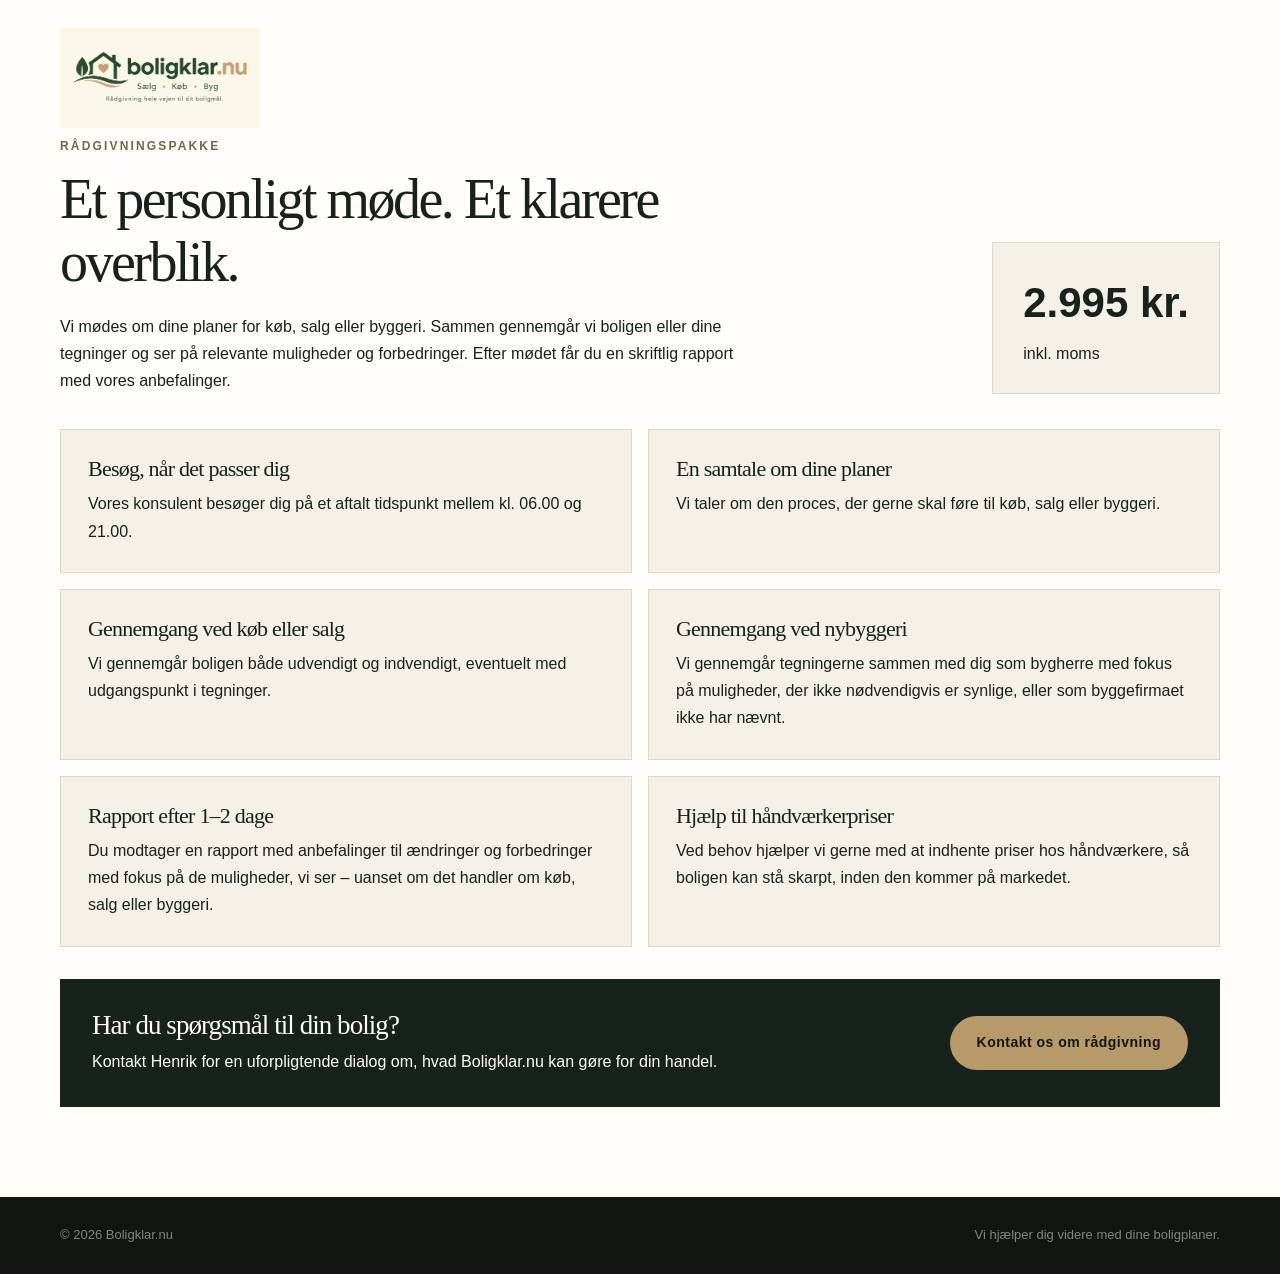
==== raadgivning.html @ c5b144ad "Add raadgivning.html for personal advisory package This file contains the HTML structure for the per" ====
<!DOCTYPE html>
<html lang="da">

<head>
  <meta charset="UTF-8">
  <meta name="viewport" content="width=device-width, initial-scale=1.0">
  <meta name="theme-color" content="#17221c">

  <meta name="description"
        content="Læs om Boligklar.nu's personlige rådgivningspakke ved boligkøb, boligsalg og nybyggeri. Pris 2.995 kr. inkl. moms.">

  <title>Personlig boligrådgivning | Boligklar.nu</title>

  <link rel="icon" type="image/png" href="/favicon.ico">
  <link rel="stylesheet" href="/css/style.css">

  <style>

    .bk-detail {
      background: #fffdf8;
      padding: 78px 0 90px;
      color: #17221c;
    }

    .bk-detail .bk-back {
      display: inline-block;
      margin-bottom: 32px;
      color: #243229;
      text-underline-offset: 4px;
    }

    .bk-detail-header {
      display: flex;
      align-items: end;
      justify-content: space-between;
      gap: 30px;
      margin-bottom: 35px;
    }

    .bk-detail-header > div:first-child {
      max-width: 690px;
    }

    .bk-detail-header h1 {
      font-size: clamp(35px, 5vw, 56px);
      line-height: 1.13;
      margin: 12px 0 18px;
    }

    .bk-detail-header p {
      line-height: 1.7;
    }

    .bk-detail-price {
      flex: 0 0 auto;
      padding: 26px 30px;
      border: 1px solid #ded7ca;
      background: #f4f0e7;
    }

    .bk-detail-price strong {
      display: block;
      font-size: clamp(30px, 4vw, 42px);
      white-space: nowrap;
    }

    .bk-detail-price span {
      display: block;
      margin-top: 5px;
    }

    .bk-detail-grid {
      display: grid;
      grid-template-columns: repeat(2, minmax(0, 1fr));
      gap: 16px;
      margin-bottom: 32px;
    }

    .bk-detail-item {
      padding: 27px;
      background: #f4f0e7;
      border: 1px solid #ded7ca;
    }

    .bk-detail-item h2 {
      font-size: 22px;
      margin: 0 0 10px;
    }

    .bk-detail-item p {
      margin: 0;
      line-height: 1.7;
    }

    .bk-detail-cta {
      background: #17221c;
      color: #fffdf8;
      padding: 32px;
      display: flex;
      justify-content: space-between;
      align-items: center;
      gap: 25px;
    }

    .bk-detail-cta h2 {
      color: #fffdf8;
      margin: 0 0 10px;
      font-size: 27px;
    }

    .bk-detail-cta p {
      margin: 0;
      line-height: 1.6;
    }

    .bk-detail-cta .button {
      flex-shrink: 0;
    }

    @media (max-width: 760px) {

      .bk-detail {
        padding: 48px 0 60px;
      }

      .bk-detail-header {
        display: block;
      }

      .bk-detail-price {
        margin-top: 24px;
        width: fit-content;
      }

      .bk-detail-grid {
        grid-template-columns: 1fr;
      }

      .bk-detail-cta {
        display: block;
      }

      .bk-detail-cta .button {
        display: inline-block;
        margin-top: 22px;
      }
    }

  </style>
</head>

<body>

  <!-- HEADER -->

  <header>
    <div class="container nav">

      <a href="index.html" class="nav-img">
        <img src="images/Logo.png" alt="Boligklar.nu">
      </a>

      <a class="nav-link" href="index.html#kontakt">
        Kontakt os
      </a>

    </div>
  </header>

  <main>

    <section class="bk-detail">
      <div class="container">

        <a class="bk-back" href="index.html">
          ← Tilbage til forsiden
        </a>

        <!-- INTRODUKTION OG PRIS -->

        <div class="bk-detail-header">

          <div>

            <p class="section-label">
              Rådgivningspakke
            </p>

            <h1>
              Et personligt møde.
              Et klarere overblik.
            </h1>

            <p>
              Vi mødes om dine planer for køb, salg eller byggeri.

              Sammen gennemgår vi boligen eller dine tegninger
              og ser på relevante muligheder og forbedringer.

              Efter mødet får du en skriftlig rapport
              med vores anbefalinger.
            </p>

          </div>

          <div class="bk-detail-price"
               aria-label="Pris 2.995 kroner inklusive moms">

            <strong>2.995 kr.</strong>
            <span>inkl. moms</span>

          </div>

        </div>

        <!-- RÅDGIVNINGSPAKKENS SEKS PUNKTER -->

        <div class="bk-detail-grid">

          <article class="bk-detail-item">

            <h2>Besøg, når det passer dig</h2>

            <p>
              Vores konsulent besøger dig på et aftalt tidspunkt
              mellem kl. 06.00 og 21.00.
            </p>

          </article>

          <article class="bk-detail-item">

            <h2>En samtale om dine planer</h2>

            <p>
              Vi taler om den proces, der gerne skal føre til
              køb, salg eller byggeri.
            </p>

          </article>

          <article class="bk-detail-item">

            <h2>Gennemgang ved køb eller salg</h2>

            <p>
              Vi gennemgår boligen både udvendigt og indvendigt,
              eventuelt med udgangspunkt i tegninger.
            </p>

          </article>

          <article class="bk-detail-item">

            <h2>Gennemgang ved nybyggeri</h2>

            <p>
              Vi gennemgår tegningerne sammen med dig som bygherre
              med fokus på muligheder, der ikke nødvendigvis er synlige,
              eller som byggefirmaet ikke har nævnt.
            </p>

          </article>

          <article class="bk-detail-item">

            <h2>Rapport efter 1–2 dage</h2>

            <p>
              Du modtager en rapport med anbefalinger
              til ændringer og forbedringer med fokus
              på de muligheder, vi ser –
              uanset om det handler om køb, salg eller byggeri.
            </p>

          </article>

          <article class="bk-detail-item">

            <h2>Hjælp til håndværkerpriser</h2>

            <p>
              Ved behov hjælper vi gerne med at indhente priser
              hos håndværkere, så boligen kan stå skarpt,
              inden den kommer på markedet.
            </p>

          </article>

        </div>

        <!-- KONTAKT -->

        <div class="bk-detail-cta">

          <div>

            <h2>Har du spørgsmål til din bolig?</h2>

            <p>
              Kontakt Henrik for en uforpligtende dialog om,
              hvad Boligklar.nu kan gøre for din handel.
            </p>

          </div>

          <a class="button button-primary"
             href="mailto:info@boligklar.nu?subject=Foresp%C3%B8rgsel%20om%20boligr%C3%A5dgivning">

            Kontakt os om rådgivning

          </a>

        </div>

      </div>
    </section>

  </main>

  <!-- FOOTER -->

  <footer>
    <div class="container footer-row">

      <span>
        © <span id="year"></span> Boligklar.nu
      </span>

      <span>
        Vi hjælper dig videre med dine boligplaner.
      </span>

    </div>
  </footer>

  <script>
    document.getElementById('year').textContent =
      new Date().getFullYear();
  </script>

</body>
</html>
---- css/style.css ----
:root {
  --green: #17221c;
  --green-soft: #243229;
  --cream: #f4f0e7;
  --sand: #d9cdbb;
  --gold: #b89a6a;
  --ink: #19201c;
  --white: #fffdf8;
}

* {
  box-sizing: border-box;
  margin: 0;
  padding: 0;
}

html {
  scroll-behavior: smooth;
}

body {
  font-family: Inter, ui-sans-serif, -apple-system, BlinkMacSystemFont, "Segoe UI", Arial, sans-serif;
  color: var(--ink);
  background: var(--cream);
  line-height: 1.6;
  -webkit-font-smoothing: antialiased;
}

a { color: inherit; }

.container {
  width: min(1160px, calc(100% - 40px));
  margin-inline: auto;
}

header {
  position: absolute;
  z-index: 10;
  inset: 0 0 auto 0;
  padding: 28px 0;
  color: var(--white);
}

.nav {
  display: flex;
  align-items: center;
  justify-content: space-between;
  height: 100px;
  gap: 20px;
}

.nav-img { height: 100%; }
.nav-img img { width: auto; height: 100%; }

.brand {
  text-decoration: none;
  font-size: 20px;
  font-weight: 750;
  letter-spacing: .02em;
}

.brand span { color: var(--gold); }

.nav-link {
  text-decoration: none;
  font-size: 14px;
  font-weight: 650;
  letter-spacing: .04em;
  padding-bottom: 3px;
  border-bottom: 1px solid rgba(255,255,255,.5);
}

.hero {
  min-height: 100svh;
  color: var(--white);
  background:
    linear-gradient(90deg, rgba(17,26,21,.94) 0%, rgba(23,34,28,.82) 48%, rgba(23,34,28,.28) 100%),
    url("../images/boligklar-hero.jpg") center/cover no-repeat;
  display: grid;
  place-items: center;
  position: relative;
  overflow: hidden;
  padding: 140px 0 90px;
}

.hero::before,
.hero::after {
  content: "";
  position: absolute;
  border: 1px solid rgba(255,255,255,.08);
  border-radius: 50%;
}

.hero::before {
  width: 520px;
  height: 520px;
  right: -180px;
  top: 90px;
}

.hero::after {
  width: 280px;
  height: 280px;
  right: 70px;
  top: 210px;
}

.hero-grid {
  display: grid;
  grid-template-columns: 1.15fr .85fr;
  gap: 90px;
  align-items: center;
  position: relative;
  z-index: 1;
}

.kicker {
  color: var(--gold);
  text-transform: uppercase;
  letter-spacing: .23em;
  font-size: 12px;
  font-weight: 750;
  margin-bottom: 24px;
}

h1 {
  font-family: Georgia, "Times New Roman", serif;
  font-weight: 400;
  font-size: clamp(58px, 8vw, 112px);
  line-height: .9;
  letter-spacing: -.045em;
  max-width: 830px;
}

h1 span {
  display: block;
  color: var(--sand);
  font-size: .52em;
  margin-top: 22px;
  letter-spacing: -.025em;
}

.lead {
  max-width: 610px;
  margin: 34px 0 38px;
  color: rgba(255,255,255,.76);
  font-size: clamp(17px, 2vw, 20px);
}

.actions {
  display: flex;
  flex-wrap: wrap;
  gap: 14px;
}

.button {
  display: inline-flex;
  align-items: center;
  justify-content: center;
  min-height: 54px;
  padding: 0 27px;
  text-decoration: none;
  border-radius: 999px;
  font-size: 14px;
  font-weight: 750;
  letter-spacing: .035em;
  transition: transform .2s ease, background .2s ease;
}

.button:hover { transform: translateY(-2px); }

.button-primary {
  background: var(--gold);
  color: #101611;
}

.button-secondary {
  border: 1px solid rgba(255,255,255,.35);
  color: var(--white);
}

.hero-card {
  min-height: 430px;
  border-radius: 180px 180px 22px 22px;
  border: 1px solid rgba(255,255,255,.17);
  background:
    linear-gradient(145deg, rgba(255,255,255,.11), rgba(255,255,255,.02)),
    repeating-linear-gradient(90deg, transparent 0 42px, rgba(255,255,255,.035) 42px 43px);
  display: grid;
  place-items: center;
  padding: 55px 40px;
  text-align: center;
  box-shadow: 0 30px 80px rgba(0,0,0,.18);
}

.house-mark {
  width: 120px;
  height: 120px;
  position: relative;
  margin: 0 auto 32px;
}

.house-mark::before {
  content: "";
  position: absolute;
  width: 74px;
  height: 74px;
  border: 2px solid var(--gold);
  transform: rotate(45deg);
  left: 22px;
  top: 22px;
}

.house-mark::after {
  content: "";
  position: absolute;
  width: 48px;
  height: 61px;
  background: var(--green-soft);
  border: 2px solid var(--gold);
  border-top: 0;
  left: 35px;
  bottom: 1px;
}

.hero-card strong {
  display: block;
  font-family: Georgia, "Times New Roman", serif;
  font-size: 29px;
  font-weight: 400;
  margin-bottom: 13px;
}

.hero-card p {
  color: rgba(255,255,255,.65);
  max-width: 260px;
}

.promise {
  background: var(--white);
  padding: 110px 0;
}

.section-grid {
  display: grid;
  grid-template-columns: .7fr 1.3fr;
  gap: 100px;
  align-items: start;
}

.section-label {
  color: #75664d;
  text-transform: uppercase;
  letter-spacing: .18em;
  font-size: 12px;
  font-weight: 800;
}

h2 {
  font-family: Georgia, "Times New Roman", serif;
  font-size: clamp(38px, 5vw, 68px);
  font-weight: 400;
  line-height: 1.06;
  letter-spacing: -.035em;
  margin-bottom: 30px;
}

.body-copy {
  font-size: 19px;
  color: #59615c;
  max-width: 705px;
}

.principles {
  display: grid;
  grid-template-columns: repeat(3, 1fr);
  gap: 1px;
  margin-top: 65px;
  background: #ded7ca;
  border: 1px solid #ded7ca;
}

.principle {
  background: var(--white);
  padding: 38px 32px;
  min-height: 220px;
}

.principle .number {
  color: var(--gold);
  font-size: 13px;
  font-weight: 800;
}

.principle h3 {
  font-size: 20px;
  margin: 38px 0 12px;
}

.principle p {
  color: #68716b;
  font-size: 15px;
}

.showcase {
  background: var(--cream);
  padding: 110px 0;
}

.showcase-head {
  max-width: 760px;
  margin-bottom: 48px;
}

.showcase-grid {
  display: grid;
  grid-template-columns: 1.35fr .65fr;
  gap: 18px;
}

.showcase-grid img {
  width: 100%;
  height: 100%;
  min-height: 270px;
  object-fit: cover;
  display: block;
}

.showcase-main { min-height: 560px; }

.showcase-side {
  display: grid;
  gap: 18px;
}

.downloads {
  background: var(--white);
  padding: 105px 0;
}

.download-grid {
  display: grid;
  grid-template-columns: repeat(2, 1fr);
  gap: 18px;
  margin-top: 42px;
}

.download-card {
  border: 1px solid #ded7ca;
  padding: 38px;
  text-decoration: none;
  background: var(--white);
  transition: .2s;
}

.download-card:hover {
  transform: translateY(-3px);
  border-color: var(--gold);
}

.download-card small {
  color: #75664d;
  text-transform: uppercase;
  letter-spacing: .15em;
}

.download-card h3 {
  margin: 18px 0 10px;
  font-family: Georgia, serif;
  font-size: 28px;
  font-weight: 400;
}

.download-card span { color: #68716b; }

.contact {
  background: var(--sand);
  padding: 105px 0;
}

.contact-box {
  background: var(--green);
  color: var(--white);
  border-radius: 4px;
  padding: clamp(38px, 8vw, 92px);
  display: grid;
  grid-template-columns: 1.2fr .8fr;
  gap: 60px;
  align-items: end;
  position: relative;
  overflow: hidden;
}

.contact-box::after {
  content: "";
  position: absolute;
  width: 330px;
  height: 330px;
  border: 1px solid rgba(255,255,255,.08);
  border-radius: 50%;
  right: -90px;
  top: -140px;
}

.contact h2 {
  margin: 15px 0 20px;
  max-width: 650px;
}

.contact-copy {
  color: rgba(255,255,255,.68);
  max-width: 590px;
  font-size: 18px;
}

.contact-card {
  position: relative;
  z-index: 1;
  padding: 30px;
  border-left: 1px solid rgba(255,255,255,.18);
}

.contact-card small {
  display: block;
  color: var(--gold);
  text-transform: uppercase;
  letter-spacing: .14em;
  margin-bottom: 13px;
}

.email {
  font-family: Georgia, "Times New Roman", serif;
  font-size: clamp(24px, 3vw, 36px);
  text-decoration: none;
  overflow-wrap: anywhere;
}

footer {
  background: #101611;
  color: rgba(255,255,255,.48);
  padding: 28px 0;
  font-size: 13px;
}

.footer-row {
  display: flex;
  justify-content: space-between;
  gap: 20px;
  flex-wrap: wrap;
}

@media (max-width: 850px) {
  .hero-grid,
  .section-grid,
  .contact-box {
    grid-template-columns: 1fr;
  }

  .hero-grid { gap: 55px; }

  .hero-card {
    min-height: 330px;
    max-width: 490px;
    width: 100%;
    margin: auto;
  }

  .section-grid { gap: 25px; }

  .principles,
  .download-grid {
    grid-template-columns: 1fr;
  }

  .showcase-grid { grid-template-columns: 1fr; }
  .showcase-main { min-height: 360px; }
  .showcase-side { grid-template-columns: 1fr 1fr; }
  .principle { min-height: auto; }

  .contact-card {
    border-left: 0;
    border-top: 1px solid rgba(255,255,255,.18);
    padding: 28px 0 0;
  }
}

@media (max-width: 520px) {
  .container {
    width: min(100% - 28px, 1160px);
  }

  header { padding-top: 21px; }
  .nav-link { display: none; }
  .hero { padding-top: 112px; }
  .actions { flex-direction: column; }
  .button { width: 100%; }

  .promise,
  .showcase,
  .downloads,
  .contact {
    padding: 75px 0;
  }

  .showcase-side { grid-template-columns: 1fr; }
}

/* Tilpasninger til de nye rådgivningssektioner */

body .bk-services {
  background: var(--cream);
}

body .bk-services-intro {
  max-width: 760px;
}

body .bk-services-intro .section-label,
body .bk-package-heading .section-label {
  margin-bottom: 18px;
}

body .bk-services-intro h2,
body .bk-package-heading h2 {
  margin-bottom: 22px;
}

body .bk-services-intro > p:last-child,
body .bk-package-heading > div:first-child > p:last-child {
  font-size: 18px;
  color: #59615c;
}

body .bk-service {
  background: var(--white);
  border-color: #ded7ca;
}

body .bk-service .number {
  color: var(--gold);
  font-size: 13px;
  font-weight: 800;
}

body .bk-service h3,
body .bk-inclusion h3 {
  color: var(--green);
}

body .bk-service p,
body .bk-inclusion p {
  color: #59615c;
}

body .bk-package {
  background: var(--sand);
}

body .bk-price {
  background: var(--green);
  color: var(--white);
  border-color: var(--green);
  border-radius: 4px;
}

body .bk-price strong {
  font-family: Georgia, "Times New Roman", serif;
  font-weight: 400;
  color: var(--white);
}

body .bk-price span { color: var(--sand); }

body .bk-inclusion {
  background: var(--white);
  border-color: #ded7ca;
}

body .bk-package .button-primary {
  background: var(--green);
  color: var(--white);
}

body .bk-package .button-primary:hover {
  background: var(--green-soft);
}

@media (max-width: 850px) {
  .hero h1 {
    font-size: clamp(48px, 9vw, 78px);
  }

  body .bk-package-heading {
    align-items: start;
  }
}

@media (max-width: 520px) {
  .hero h1 {
    font-size: clamp(42px, 12vw, 58px);
    overflow-wrap: break-word;
  }

  .hero h1 span {
    margin-top: 14px;
  }

  body .bk-services-intro > p:last-child,
  body .bk-package-heading > div:first-child > p:last-child {
    font-size: 16px;
  }

  body .bk-price {
    min-width: 0;
    width: 100%;
  }

  body .bk-inclusion {
    padding: 22px;
  }
}
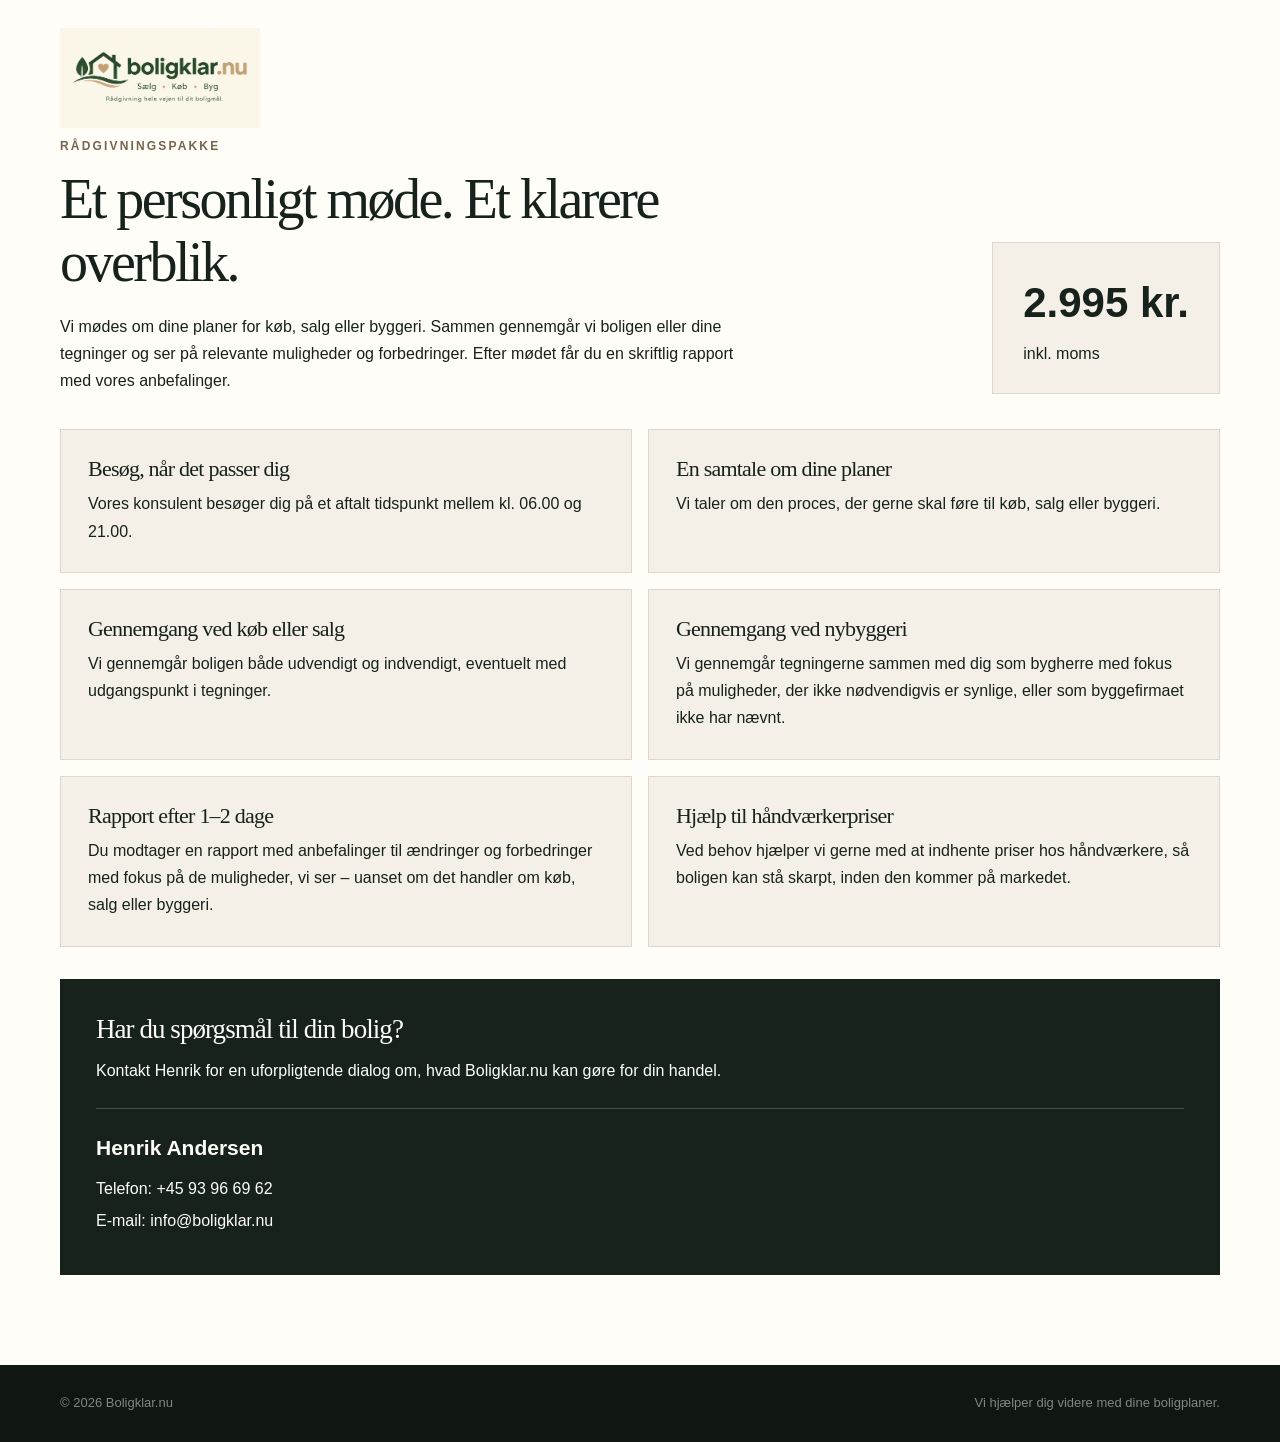
==== commit d600b4d6: "Update contact section styles and content" ====
--- a/raadgivning.html
+++ b/raadgivning.html
@@ -93,30 +93,54 @@
       line-height: 1.7;
     }
 
+    /* KONTAKTSEKTION */
+
     .bk-detail-cta {
       background: #17221c;
       color: #fffdf8;
-      padding: 32px;
-      display: flex;
-      justify-content: space-between;
-      align-items: center;
-      gap: 25px;
+      padding: 36px;
     }
 
     .bk-detail-cta h2 {
       color: #fffdf8;
-      margin: 0 0 10px;
+      margin: 0 0 14px;
       font-size: 27px;
     }
 
     .bk-detail-cta p {
       margin: 0;
-      line-height: 1.6;
-    }
-
-    .bk-detail-cta .button {
-      flex-shrink: 0;
-    }
+      line-height: 1.7;
+    }
+
+    .bk-detail-contact {
+      margin-top: 24px;
+      padding-top: 22px;
+      border-top: 1px solid rgba(255, 255, 255, .20);
+    }
+
+    .bk-detail-contact strong {
+      display: block;
+      font-size: 21px;
+      margin-bottom: 10px;
+      color: #fffdf8;
+    }
+
+    .bk-detail-contact p {
+      margin-bottom: 5px;
+    }
+
+    .bk-detail-contact a {
+      color: #fffdf8;
+      text-decoration: none;
+      overflow-wrap: anywhere;
+    }
+
+    .bk-detail-contact a:hover {
+      text-decoration: underline;
+      text-underline-offset: 4px;
+    }
+
+    /* MOBILVERSION */
 
     @media (max-width: 760px) {
 
@@ -138,13 +162,9 @@
       }
 
       .bk-detail-cta {
-        display: block;
-      }
-
-      .bk-detail-cta .button {
-        display: inline-block;
-        margin-top: 22px;
-      }
+        padding: 26px;
+      }
+
     }
 
   </style>
@@ -290,27 +310,36 @@
 
         </div>
 
-        <!-- KONTAKT -->
+        <!-- KONTAKTSEKTION UDEN EKSTRA KNAP -->
 
         <div class="bk-detail-cta">
 
-          <div>
-
-            <h2>Har du spørgsmål til din bolig?</h2>
-
-            <p>
-              Kontakt Henrik for en uforpligtende dialog om,
-              hvad Boligklar.nu kan gøre for din handel.
+          <h2>Har du spørgsmål til din bolig?</h2>
+
+          <p>
+            Kontakt Henrik for en uforpligtende dialog om,
+            hvad Boligklar.nu kan gøre for din handel.
+          </p>
+
+          <div class="bk-detail-contact">
+
+            <strong>Henrik Andersen</strong>
+
+            <p>
+              Telefon:
+              <a href="tel:+4593966962">
+                +45 93 96 69 62
+              </a>
+            </p>
+
+            <p>
+              E-mail:
+              <a href="mailto:info@boligklar.nu">
+                info@boligklar.nu
+              </a>
             </p>
 
           </div>
-
-          <a class="button button-primary"
-             href="mailto:info@boligklar.nu?subject=Foresp%C3%B8rgsel%20om%20boligr%C3%A5dgivning">
-
-            Kontakt os om rådgivning
-
-          </a>
 
         </div>
 
--- a/css/style.css
+++ b/css/style.css
@@ -620,3 +620,119 @@
     padding: 22px;
   }
 }
+
+
+/* =========================================
+   BOLIGKLAR.NU – RETTET MOBILVERSION
+   ========================================= */
+
+@media (max-width: 850px) {
+
+  /* Logo og header */
+
+  body:has(.hero) > header {
+    position: absolute;
+    inset: 0 0 auto 0;
+    padding: 24px 0 0;
+    z-index: 10;
+  }
+
+  body:has(.hero) .nav {
+    height: auto;
+    justify-content: center;
+    align-items: center;
+  }
+
+  body:has(.hero) .nav-img {
+    display: block;
+    width: 170px;
+    max-width: 65%;
+    height: auto;
+    margin: 0 auto;
+  }
+
+  body:has(.hero) .nav-img img {
+    display: block;
+    width: 100%;
+    height: auto;
+  }
+
+  body:has(.hero) .nav-link {
+    display: none;
+  }
+
+  /* Afstand mellem logo og overskrift */
+
+  body .hero {
+    padding-top: 150px;
+    padding-bottom: 65px;
+    min-height: auto;
+    align-items: start;
+  }
+
+  body .hero-grid {
+    grid-template-columns: 1fr;
+    gap: 45px;
+    align-items: start;
+  }
+
+  /* Overskrift */
+
+  body .hero h1 {
+    font-size: clamp(36px, 10vw, 54px);
+    line-height: 1.06;
+    letter-spacing: -.035em;
+    margin: 0;
+    overflow-wrap: normal;
+  }
+
+  body .hero h1 span {
+    font-size: .72em;
+    line-height: 1.15;
+    margin-top: 12px;
+    color: var(--sand);
+  }
+
+  /* Introduktionstekst */
+
+  body .hero .lead {
+    font-size: 17px;
+    line-height: 1.7;
+    margin: 26px 0 30px;
+  }
+
+  /* Knapper */
+
+  body .hero .actions {
+    display: flex;
+    flex-direction: column;
+    gap: 12px;
+  }
+
+  body .hero .actions .button {
+    width: 100%;
+    min-height: 54px;
+    text-align: center;
+  }
+
+}
+
+/* Ekstra tilpasning til mindre mobiltelefoner */
+
+@media (max-width: 520px) {
+
+  body .hero .container {
+    width: calc(100% - 36px);
+  }
+
+  body .hero h1 {
+    font-size: clamp(32px, 9.8vw, 46px);
+    line-height: 1.06;
+  }
+
+  body .hero-card {
+    min-height: 280px;
+    padding: 35px 24px;
+  }
+
+}
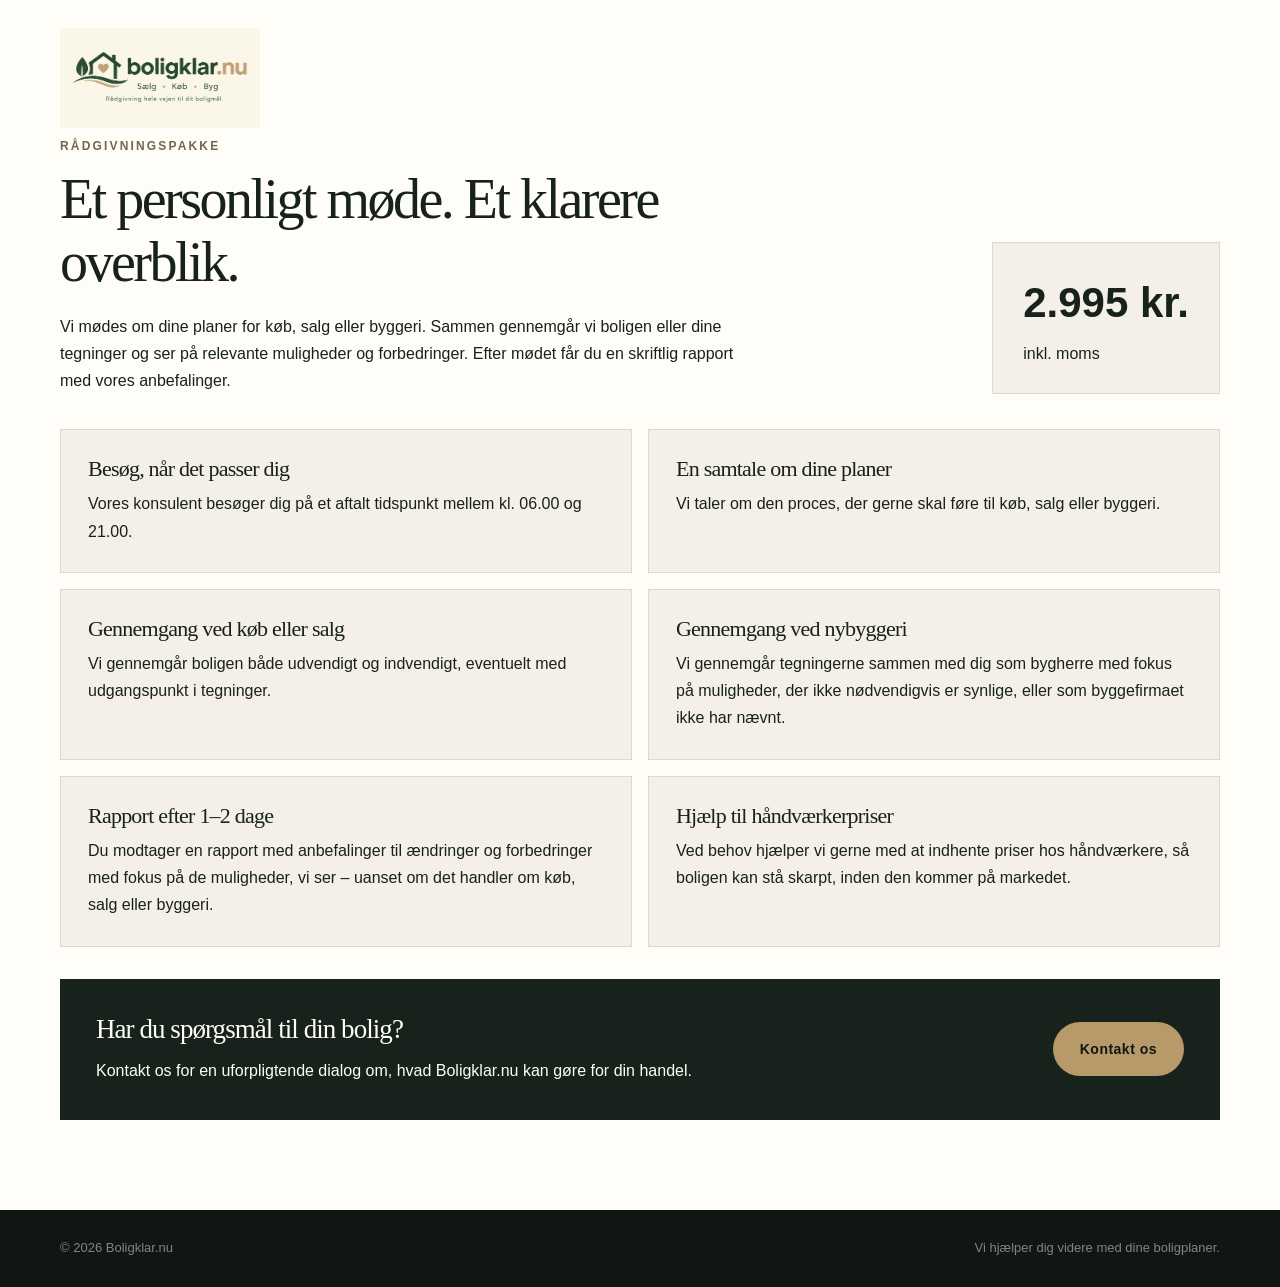
==== commit 22fd379b: "Refactor contact section and update styling" ====
--- a/raadgivning.html
+++ b/raadgivning.html
@@ -93,12 +93,16 @@
       line-height: 1.7;
     }
 
-    /* KONTAKTSEKTION */
+    /* KONTAKTFELT */
 
     .bk-detail-cta {
       background: #17221c;
       color: #fffdf8;
       padding: 36px;
+      display: flex;
+      justify-content: space-between;
+      align-items: center;
+      gap: 30px;
     }
 
     .bk-detail-cta h2 {
@@ -112,32 +116,8 @@
       line-height: 1.7;
     }
 
-    .bk-detail-contact {
-      margin-top: 24px;
-      padding-top: 22px;
-      border-top: 1px solid rgba(255, 255, 255, .20);
-    }
-
-    .bk-detail-contact strong {
-      display: block;
-      font-size: 21px;
-      margin-bottom: 10px;
-      color: #fffdf8;
-    }
-
-    .bk-detail-contact p {
-      margin-bottom: 5px;
-    }
-
-    .bk-detail-contact a {
-      color: #fffdf8;
-      text-decoration: none;
-      overflow-wrap: anywhere;
-    }
-
-    .bk-detail-contact a:hover {
-      text-decoration: underline;
-      text-underline-offset: 4px;
+    .bk-detail-cta .button {
+      flex-shrink: 0;
     }
 
     /* MOBILVERSION */
@@ -162,7 +142,15 @@
       }
 
       .bk-detail-cta {
+        display: block;
         padding: 26px;
+      }
+
+      .bk-detail-cta .button {
+        display: block;
+        width: 100%;
+        margin-top: 26px;
+        text-align: center;
       }
 
     }
@@ -310,36 +298,27 @@
 
         </div>
 
-        <!-- KONTAKTSEKTION UDEN EKSTRA KNAP -->
+        <!-- KONTAKTFELT MED LINK TIL FORSIDEN -->
 
         <div class="bk-detail-cta">
 
-          <h2>Har du spørgsmål til din bolig?</h2>
-
-          <p>
-            Kontakt Henrik for en uforpligtende dialog om,
-            hvad Boligklar.nu kan gøre for din handel.
-          </p>
-
-          <div class="bk-detail-contact">
-
-            <strong>Henrik Andersen</strong>
-
-            <p>
-              Telefon:
-              <a href="tel:+4593966962">
-                +45 93 96 69 62
-              </a>
-            </p>
-
-            <p>
-              E-mail:
-              <a href="mailto:info@boligklar.nu">
-                info@boligklar.nu
-              </a>
+          <div>
+
+            <h2>Har du spørgsmål til din bolig?</h2>
+
+            <p>
+              Kontakt os for en uforpligtende dialog om,
+              hvad Boligklar.nu kan gøre for din handel.
             </p>
 
           </div>
+
+          <a class="button button-primary"
+             href="index.html#kontakt">
+
+            Kontakt os
+
+          </a>
 
         </div>
 
